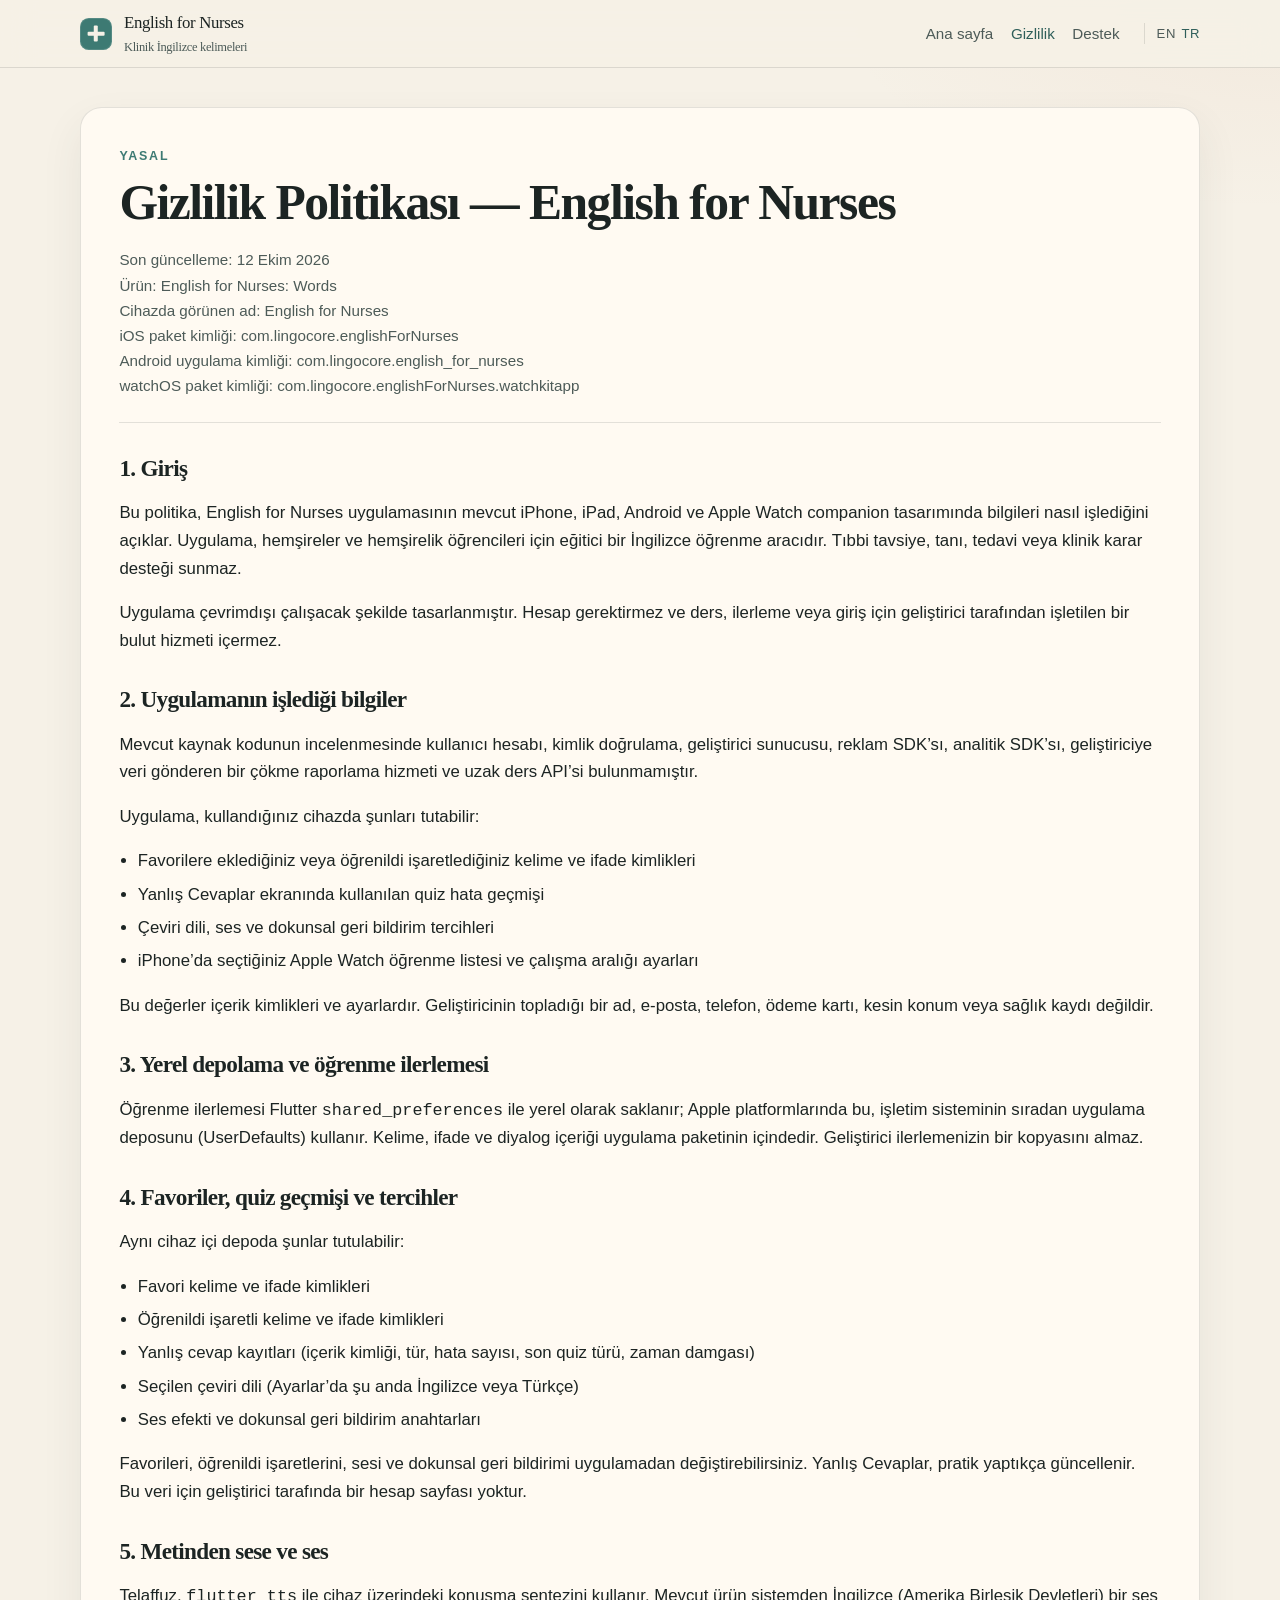
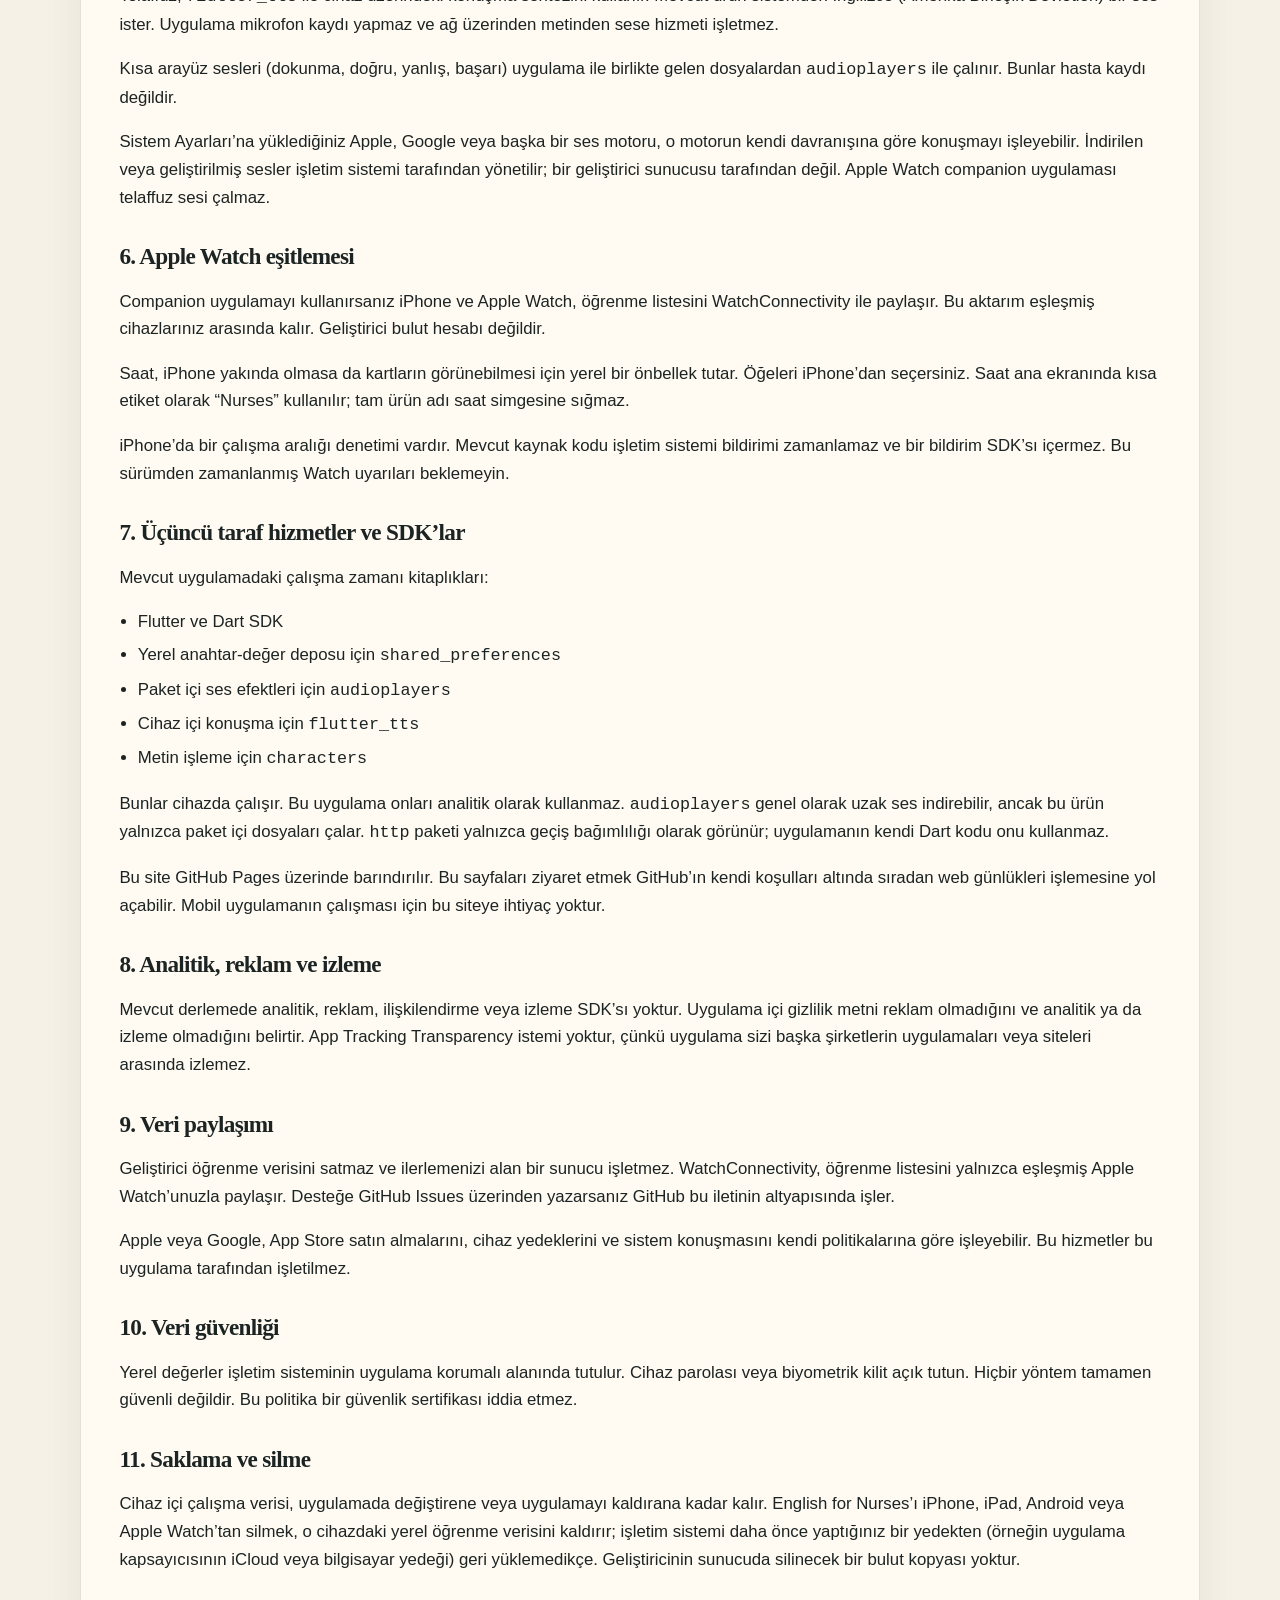
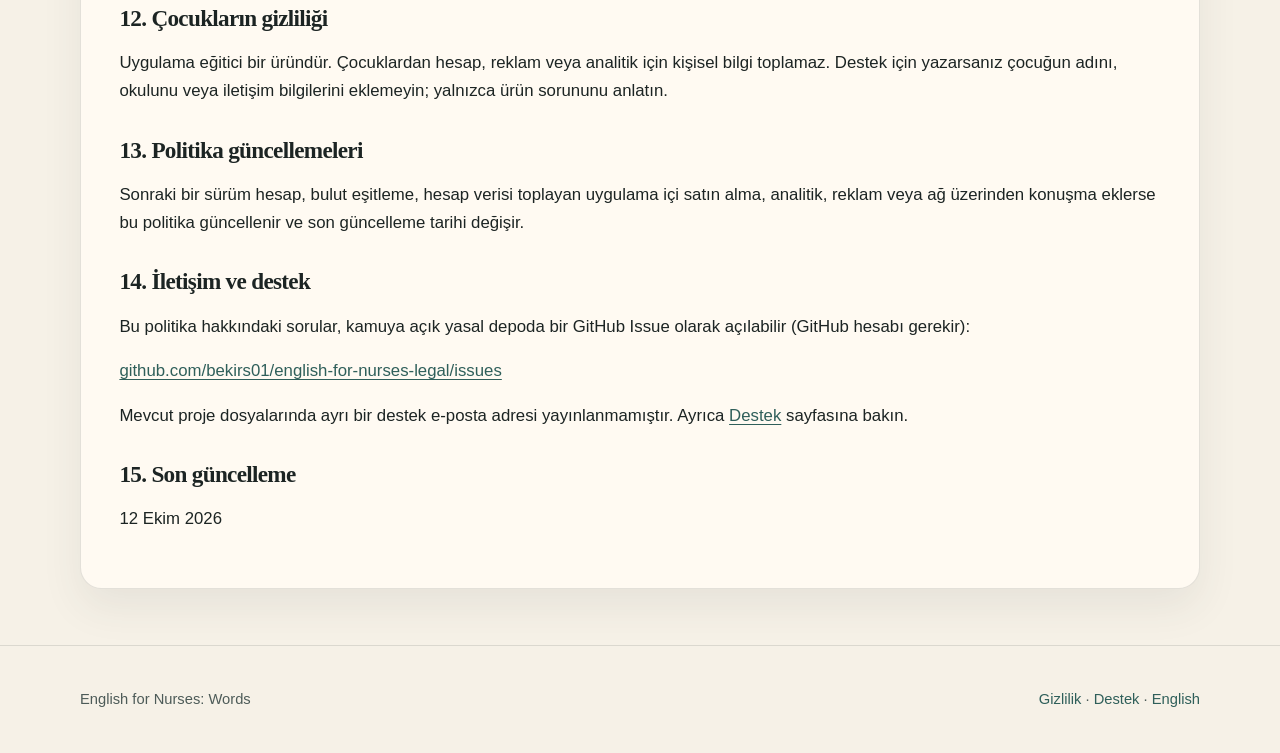
==== privacy-tr.html @ 9a9c849c "Publish Privacy Policy and Support pages for English for Nurses. Co-authored-by: Cursor <cursoragent" ====
<!DOCTYPE html>
<html lang="tr">
  <head>
    <meta charset="utf-8" />
    <meta name="viewport" content="width=device-width, initial-scale=1" />
    <title>Gizlilik Politikası — English for Nurses</title>
    <meta
      name="description"
      content="English for Nurses Gizlilik Politikası. Öğrenme ilerlemesi cihazda kalır. Hesap, analitik, reklam veya geliştirici sunucusu yoktur."
    />
    <link rel="stylesheet" href="style.css" />
  </head>
  <body>
    <a class="skip" href="#main">İçeriğe geç</a>
    <header class="top">
      <div class="top-inner">
        <a class="brand" href="index-tr.html">
          <span class="mark" aria-hidden="true"></span>
          <span class="brand-name">
            English for Nurses
            <small>Klinik İngilizce kelimeleri</small>
          </span>
        </a>
        <nav aria-label="Ana menü">
          <a href="index-tr.html">Ana sayfa</a>
          <a href="privacy-tr.html" aria-current="page">Gizlilik</a>
          <a href="support-tr.html">Destek</a>
          <span class="lang" aria-label="Dil">
            <a href="privacy.html">EN</a>
            <a href="privacy-tr.html" aria-current="page">TR</a>
          </span>
        </nav>
      </div>
    </header>
    <main id="main" class="page">
      <div class="wrap">
        <article class="panel">
          <p class="kicker">Yasal</p>
          <h1>Gizlilik Politikası — English for Nurses</h1>
          <p class="meta">
            Son güncelleme: 12 Ekim 2026<br />
            Ürün: English for Nurses: Words<br />
            Cihazda görünen ad: English for Nurses<br />
            iOS paket kimliği: com.lingocore.englishForNurses<br />
            Android uygulama kimliği: com.lingocore.english_for_nurses<br />
            watchOS paket kimliği: com.lingocore.englishForNurses.watchkitapp
          </p>
          <hr class="rule" />

          <h2>1. Giriş</h2>
          <p>
            Bu politika, English for Nurses uygulamasının mevcut iPhone, iPad,
            Android ve Apple Watch companion tasarımında bilgileri nasıl
            işlediğini açıklar. Uygulama, hemşireler ve hemşirelik
            öğrencileri için eğitici bir İngilizce öğrenme aracıdır. Tıbbi
            tavsiye, tanı, tedavi veya klinik karar desteği sunmaz.
          </p>
          <p>
            Uygulama çevrimdışı çalışacak şekilde tasarlanmıştır. Hesap
            gerektirmez ve ders, ilerleme veya giriş için geliştirici
            tarafından işletilen bir bulut hizmeti içermez.
          </p>

          <h2>2. Uygulamanın işlediği bilgiler</h2>
          <p>
            Mevcut kaynak kodunun incelenmesinde kullanıcı hesabı, kimlik
            doğrulama, geliştirici sunucusu, reklam SDK’sı, analitik SDK’sı,
            geliştiriciye veri gönderen bir çökme raporlama hizmeti ve uzak
            ders API’si bulunmamıştır.
          </p>
          <p>Uygulama, kullandığınız cihazda şunları tutabilir:</p>
          <ul>
            <li>Favorilere eklediğiniz veya öğrenildi işaretlediğiniz kelime ve ifade kimlikleri</li>
            <li>Yanlış Cevaplar ekranında kullanılan quiz hata geçmişi</li>
            <li>Çeviri dili, ses ve dokunsal geri bildirim tercihleri</li>
            <li>iPhone’da seçtiğiniz Apple Watch öğrenme listesi ve çalışma aralığı ayarları</li>
          </ul>
          <p>
            Bu değerler içerik kimlikleri ve ayarlardır. Geliştiricinin
            topladığı bir ad, e-posta, telefon, ödeme kartı, kesin konum veya
            sağlık kaydı değildir.
          </p>

          <h2>3. Yerel depolama ve öğrenme ilerlemesi</h2>
          <p>
            Öğrenme ilerlemesi Flutter <code>shared_preferences</code> ile
            yerel olarak saklanır; Apple platformlarında bu, işletim
            sisteminin sıradan uygulama deposunu (UserDefaults) kullanır.
            Kelime, ifade ve diyalog içeriği uygulama paketinin içindedir.
            Geliştirici ilerlemenizin bir kopyasını almaz.
          </p>

          <h2>4. Favoriler, quiz geçmişi ve tercihler</h2>
          <p>Aynı cihaz içi depoda şunlar tutulabilir:</p>
          <ul>
            <li>Favori kelime ve ifade kimlikleri</li>
            <li>Öğrenildi işaretli kelime ve ifade kimlikleri</li>
            <li>Yanlış cevap kayıtları (içerik kimliği, tür, hata sayısı, son quiz türü, zaman damgası)</li>
            <li>Seçilen çeviri dili (Ayarlar’da şu anda İngilizce veya Türkçe)</li>
            <li>Ses efekti ve dokunsal geri bildirim anahtarları</li>
          </ul>
          <p>
            Favorileri, öğrenildi işaretlerini, sesi ve dokunsal geri bildirimi
            uygulamadan değiştirebilirsiniz. Yanlış Cevaplar, pratik yaptıkça
            güncellenir. Bu veri için geliştirici tarafında bir hesap sayfası
            yoktur.
          </p>

          <h2>5. Metinden sese ve ses</h2>
          <p>
            Telaffuz, <code>flutter_tts</code> ile cihaz üzerindeki konuşma
            sentezini kullanır. Mevcut ürün sistemden İngilizce (Amerika
            Birleşik Devletleri) bir ses ister. Uygulama mikrofon kaydı
            yapmaz ve ağ üzerinden metinden sese hizmeti işletmez.
          </p>
          <p>
            Kısa arayüz sesleri (dokunma, doğru, yanlış, başarı) uygulama ile
            birlikte gelen dosyalardan <code>audioplayers</code> ile çalınır.
            Bunlar hasta kaydı değildir.
          </p>
          <p>
            Sistem Ayarları’na yüklediğiniz Apple, Google veya başka bir ses
            motoru, o motorun kendi davranışına göre konuşmayı işleyebilir.
            İndirilen veya geliştirilmiş sesler işletim sistemi tarafından
            yönetilir; bir geliştirici sunucusu tarafından değil. Apple Watch
            companion uygulaması telaffuz sesi çalmaz.
          </p>

          <h2>6. Apple Watch eşitlemesi</h2>
          <p>
            Companion uygulamayı kullanırsanız iPhone ve Apple Watch, öğrenme
            listesini WatchConnectivity ile paylaşır. Bu aktarım eşleşmiş
            cihazlarınız arasında kalır. Geliştirici bulut hesabı değildir.
          </p>
          <p>
            Saat, iPhone yakında olmasa da kartların görünebilmesi için yerel
            bir önbellek tutar. Öğeleri iPhone’dan seçersiniz. Saat ana
            ekranında kısa etiket olarak “Nurses” kullanılır; tam ürün adı
            saat simgesine sığmaz.
          </p>
          <p>
            iPhone’da bir çalışma aralığı denetimi vardır. Mevcut kaynak kodu
            işletim sistemi bildirimi zamanlamaz ve bir bildirim SDK’sı
            içermez. Bu sürümden zamanlanmış Watch uyarıları beklemeyin.
          </p>

          <h2>7. Üçüncü taraf hizmetler ve SDK’lar</h2>
          <p>Mevcut uygulamadaki çalışma zamanı kitaplıkları:</p>
          <ul>
            <li>Flutter ve Dart SDK</li>
            <li>Yerel anahtar-değer deposu için <code>shared_preferences</code></li>
            <li>Paket içi ses efektleri için <code>audioplayers</code></li>
            <li>Cihaz içi konuşma için <code>flutter_tts</code></li>
            <li>Metin işleme için <code>characters</code></li>
          </ul>
          <p>
            Bunlar cihazda çalışır. Bu uygulama onları analitik olarak
            kullanmaz. <code>audioplayers</code> genel olarak uzak ses
            indirebilir, ancak bu ürün yalnızca paket içi dosyaları çalar.
            <code>http</code> paketi yalnızca geçiş bağımlılığı olarak
            görünür; uygulamanın kendi Dart kodu onu kullanmaz.
          </p>
          <p>
            Bu site GitHub Pages üzerinde barındırılır. Bu sayfaları ziyaret
            etmek GitHub’ın kendi koşulları altında sıradan web günlükleri
            işlemesine yol açabilir. Mobil uygulamanın çalışması için bu siteye
            ihtiyaç yoktur.
          </p>

          <h2>8. Analitik, reklam ve izleme</h2>
          <p>
            Mevcut derlemede analitik, reklam, ilişkilendirme veya izleme
            SDK’sı yoktur. Uygulama içi gizlilik metni reklam olmadığını ve
            analitik ya da izleme olmadığını belirtir. App Tracking
            Transparency istemi yoktur, çünkü uygulama sizi başka şirketlerin
            uygulamaları veya siteleri arasında izlemez.
          </p>

          <h2>9. Veri paylaşımı</h2>
          <p>
            Geliştirici öğrenme verisini satmaz ve ilerlemenizi alan bir
            sunucu işletmez. WatchConnectivity, öğrenme listesini yalnızca
            eşleşmiş Apple Watch’unuzla paylaşır. Desteğe GitHub Issues
            üzerinden yazarsanız GitHub bu iletinin altyapısında işler.
          </p>
          <p>
            Apple veya Google, App Store satın almalarını, cihaz yedeklerini
            ve sistem konuşmasını kendi politikalarına göre işleyebilir. Bu
            hizmetler bu uygulama tarafından işletilmez.
          </p>

          <h2>10. Veri güvenliği</h2>
          <p>
            Yerel değerler işletim sisteminin uygulama korumalı alanında
            tutulur. Cihaz parolası veya biyometrik kilit açık tutun. Hiçbir
            yöntem tamamen güvenli değildir. Bu politika bir güvenlik
            sertifikası iddia etmez.
          </p>

          <h2>11. Saklama ve silme</h2>
          <p>
            Cihaz içi çalışma verisi, uygulamada değiştirene veya uygulamayı
            kaldırana kadar kalır. English for Nurses’ı iPhone, iPad, Android
            veya Apple Watch’tan silmek, o cihazdaki yerel öğrenme verisini
            kaldırır; işletim sistemi daha önce yaptığınız bir yedekten (örneğin
            uygulama kapsayıcısının iCloud veya bilgisayar yedeği) geri
            yüklemedikçe. Geliştiricinin sunucuda silinecek bir bulut kopyası
            yoktur.
          </p>

          <h2>12. Çocukların gizliliği</h2>
          <p>
            Uygulama eğitici bir üründür. Çocuklardan hesap, reklam veya
            analitik için kişisel bilgi toplamaz. Destek için yazarsanız
            çocuğun adını, okulunu veya iletişim bilgilerini eklemeyin;
            yalnızca ürün sorununu anlatın.
          </p>

          <h2>13. Politika güncellemeleri</h2>
          <p>
            Sonraki bir sürüm hesap, bulut eşitleme, hesap verisi toplayan
            uygulama içi satın alma, analitik, reklam veya ağ üzerinden konuşma
            eklerse bu politika güncellenir ve son güncelleme tarihi değişir.
          </p>

          <h2>14. İletişim ve destek</h2>
          <p>
            Bu politika hakkındaki sorular, kamuya açık yasal depoda bir
            GitHub Issue olarak açılabilir (GitHub hesabı gerekir):
          </p>
          <p>
            <a href="https://github.com/bekirs01/english-for-nurses-legal/issues"
              >github.com/bekirs01/english-for-nurses-legal/issues</a
            >
          </p>
          <p>
            Mevcut proje dosyalarında ayrı bir destek e-posta adresi yayınlanmamıştır.
            Ayrıca <a href="support-tr.html">Destek</a> sayfasına bakın.
          </p>

          <h2>15. Son güncelleme</h2>
          <p>12 Ekim 2026</p>
        </article>
      </div>
    </main>
    <footer>
      <div class="foot-inner">
        <span>English for Nurses: Words</span>
        <span>
          <a href="privacy-tr.html">Gizlilik</a>
          ·
          <a href="support-tr.html">Destek</a>
          ·
          <a href="privacy.html">English</a>
        </span>
      </div>
    </footer>
  </body>
</html>
---- style.css ----
:root {
  --ivory: #f6f1e7;
  --ivory-deep: #ebe4d6;
  --paper: #fffaf2;
  --ink: #1c2423;
  --ink-soft: #4d5b58;
  --teal: #3d7a73;
  --teal-deep: #2f5f5a;
  --teal-soft: #d9e8e5;
  --copper: #c4896a;
  --sage: #8a9a7b;
  --line: rgba(28, 36, 35, 0.12);
  --shadow: 0 18px 42px rgba(45, 70, 66, 0.08);
  --max: 46rem;
  --display: "Iowan Old Style", "Palatino Linotype", Palatino, Georgia, serif;
  --sans: -apple-system, BlinkMacSystemFont, "Segoe UI", Helvetica, Arial, sans-serif;
}

*,
*::before,
*::after {
  box-sizing: border-box;
}

html {
  scroll-behavior: smooth;
}

body {
  margin: 0;
  color: var(--ink);
  background:
    radial-gradient(1200px 480px at 8% -10%, rgba(61, 122, 115, 0.09), transparent 55%),
    radial-gradient(900px 420px at 100% 0%, rgba(196, 137, 106, 0.08), transparent 50%),
    var(--ivory);
  font-family: var(--sans);
  font-size: 1.05rem;
  line-height: 1.65;
}

a {
  color: var(--teal-deep);
  text-decoration-thickness: 1px;
  text-underline-offset: 0.18em;
}

a:hover {
  color: var(--copper);
}

.skip {
  position: absolute;
  left: 1rem;
  top: -3rem;
  background: var(--ink);
  color: var(--ivory);
  padding: 0.5rem 0.8rem;
  border-radius: 0.4rem;
}

.skip:focus {
  top: 0.6rem;
  z-index: 20;
}

.top {
  position: sticky;
  top: 0;
  z-index: 10;
  backdrop-filter: blur(16px);
  background: rgba(246, 241, 231, 0.92);
  border-bottom: 1px solid var(--line);
}

.top-inner,
.wrap,
.foot-inner {
  width: min(1120px, calc(100% - 2rem));
  margin: 0 auto;
}

.top-inner,
.foot-inner {
  display: flex;
  align-items: center;
  justify-content: space-between;
  gap: 1rem;
  min-height: 4.2rem;
}

.brand {
  display: flex;
  align-items: center;
  gap: 0.75rem;
  color: inherit;
  text-decoration: none;
  min-width: 0;
}

.brand small {
  display: block;
  color: var(--ink-soft);
  font-weight: 500;
  font-size: 0.78rem;
}

.brand-name {
  font-family: var(--display);
  font-size: 1.05rem;
  letter-spacing: -0.02em;
}

.mark {
  position: relative;
  flex: 0 0 2rem;
  width: 2rem;
  height: 2rem;
  border-radius: 0.55rem;
  background: var(--teal);
  box-shadow: inset 0 0 0 1px rgba(255, 255, 255, 0.12);
}

.mark::before,
.mark::after {
  content: "";
  position: absolute;
  background: var(--ivory);
  border-radius: 1px;
}

.mark::before {
  width: 0.28rem;
  height: 1.05rem;
  left: 50%;
  top: 50%;
  transform: translate(-50%, -50%);
}

.mark::after {
  width: 1.05rem;
  height: 0.28rem;
  left: 50%;
  top: 50%;
  transform: translate(-50%, -50%);
}

nav {
  display: flex;
  flex-wrap: wrap;
  align-items: center;
  justify-content: flex-end;
  gap: 0.85rem 1.1rem;
}

nav a {
  text-decoration: none;
  color: var(--ink-soft);
  font-size: 0.95rem;
}

nav a[aria-current="page"],
nav a:hover {
  color: var(--teal-deep);
}

.lang {
  display: flex;
  gap: 0.35rem;
  margin-left: 0.4rem;
  padding-left: 0.75rem;
  border-left: 1px solid var(--line);
}

.lang a {
  font-size: 0.82rem;
  letter-spacing: 0.04em;
  text-transform: uppercase;
}

.hero,
.page {
  padding: 2.4rem 0 3.5rem;
}

.panel {
  background: var(--paper);
  border: 1px solid var(--line);
  border-radius: 1.35rem;
  box-shadow: var(--shadow);
  padding: clamp(1.4rem, 3vw, 2.4rem);
}

.kicker {
  margin: 0 0 0.45rem;
  color: var(--teal);
  font-size: 0.78rem;
  font-weight: 700;
  letter-spacing: 0.14em;
  text-transform: uppercase;
}

h1,
h2,
h3 {
  font-family: var(--display);
  letter-spacing: -0.03em;
  line-height: 1.18;
}

h1 {
  margin: 0 0 0.8rem;
  font-size: clamp(2rem, 5vw, 3.1rem);
  font-weight: 600;
}

h2 {
  margin: 2rem 0 0.7rem;
  font-size: 1.45rem;
}

h3 {
  margin: 1.4rem 0 0.45rem;
  font-size: 1.12rem;
}

.lede,
.meta {
  color: var(--ink-soft);
}

.lede {
  max-width: 38rem;
  font-size: 1.12rem;
}

.meta {
  font-size: 0.95rem;
}

.rule {
  border: 0;
  border-top: 1px solid var(--line);
  margin: 1.5rem 0;
}

.cards {
  display: grid;
  grid-template-columns: repeat(auto-fit, minmax(240px, 1fr));
  gap: 1rem;
  margin: 1.6rem 0 0;
}

.card {
  background: var(--paper);
  border: 1px solid var(--line);
  border-radius: 1.1rem;
  padding: 1.2rem 1.25rem 1.3rem;
  box-shadow: var(--shadow);
}

.card h2 {
  margin-top: 0.2rem;
  font-size: 1.3rem;
}

.actions {
  display: flex;
  flex-wrap: wrap;
  gap: 0.7rem;
  margin-top: 1.5rem;
}

.button {
  display: inline-flex;
  align-items: center;
  justify-content: center;
  min-height: 2.7rem;
  padding: 0.55rem 1.05rem;
  border-radius: 999px;
  background: var(--teal);
  color: #f8fffd;
  text-decoration: none;
  font-weight: 600;
}

.button.secondary {
  background: transparent;
  color: var(--teal-deep);
  box-shadow: inset 0 0 0 1px var(--teal);
}

.button:hover {
  background: var(--teal-deep);
  color: #f8fffd;
}

ul,
ol {
  padding-left: 1.15rem;
}

li + li {
  margin-top: 0.35rem;
}

.note {
  background: var(--teal-soft);
  border-radius: 0.9rem;
  padding: 0.95rem 1.05rem;
}

footer {
  border-top: 1px solid var(--line);
  padding: 1.2rem 0 1.8rem;
  color: var(--ink-soft);
  font-size: 0.92rem;
}

footer a {
  text-decoration: none;
}

@media (max-width: 720px) {
  .top-inner,
  .foot-inner {
    align-items: flex-start;
    flex-direction: column;
    padding: 0.85rem 0;
    min-height: 0;
  }

  nav,
  .lang {
    margin-left: 0;
    padding-left: 0;
    border-left: 0;
  }

  body {
    font-size: 1.02rem;
  }
}

@media (prefers-reduced-motion: reduce) {
  html {
    scroll-behavior: auto;
  }
}
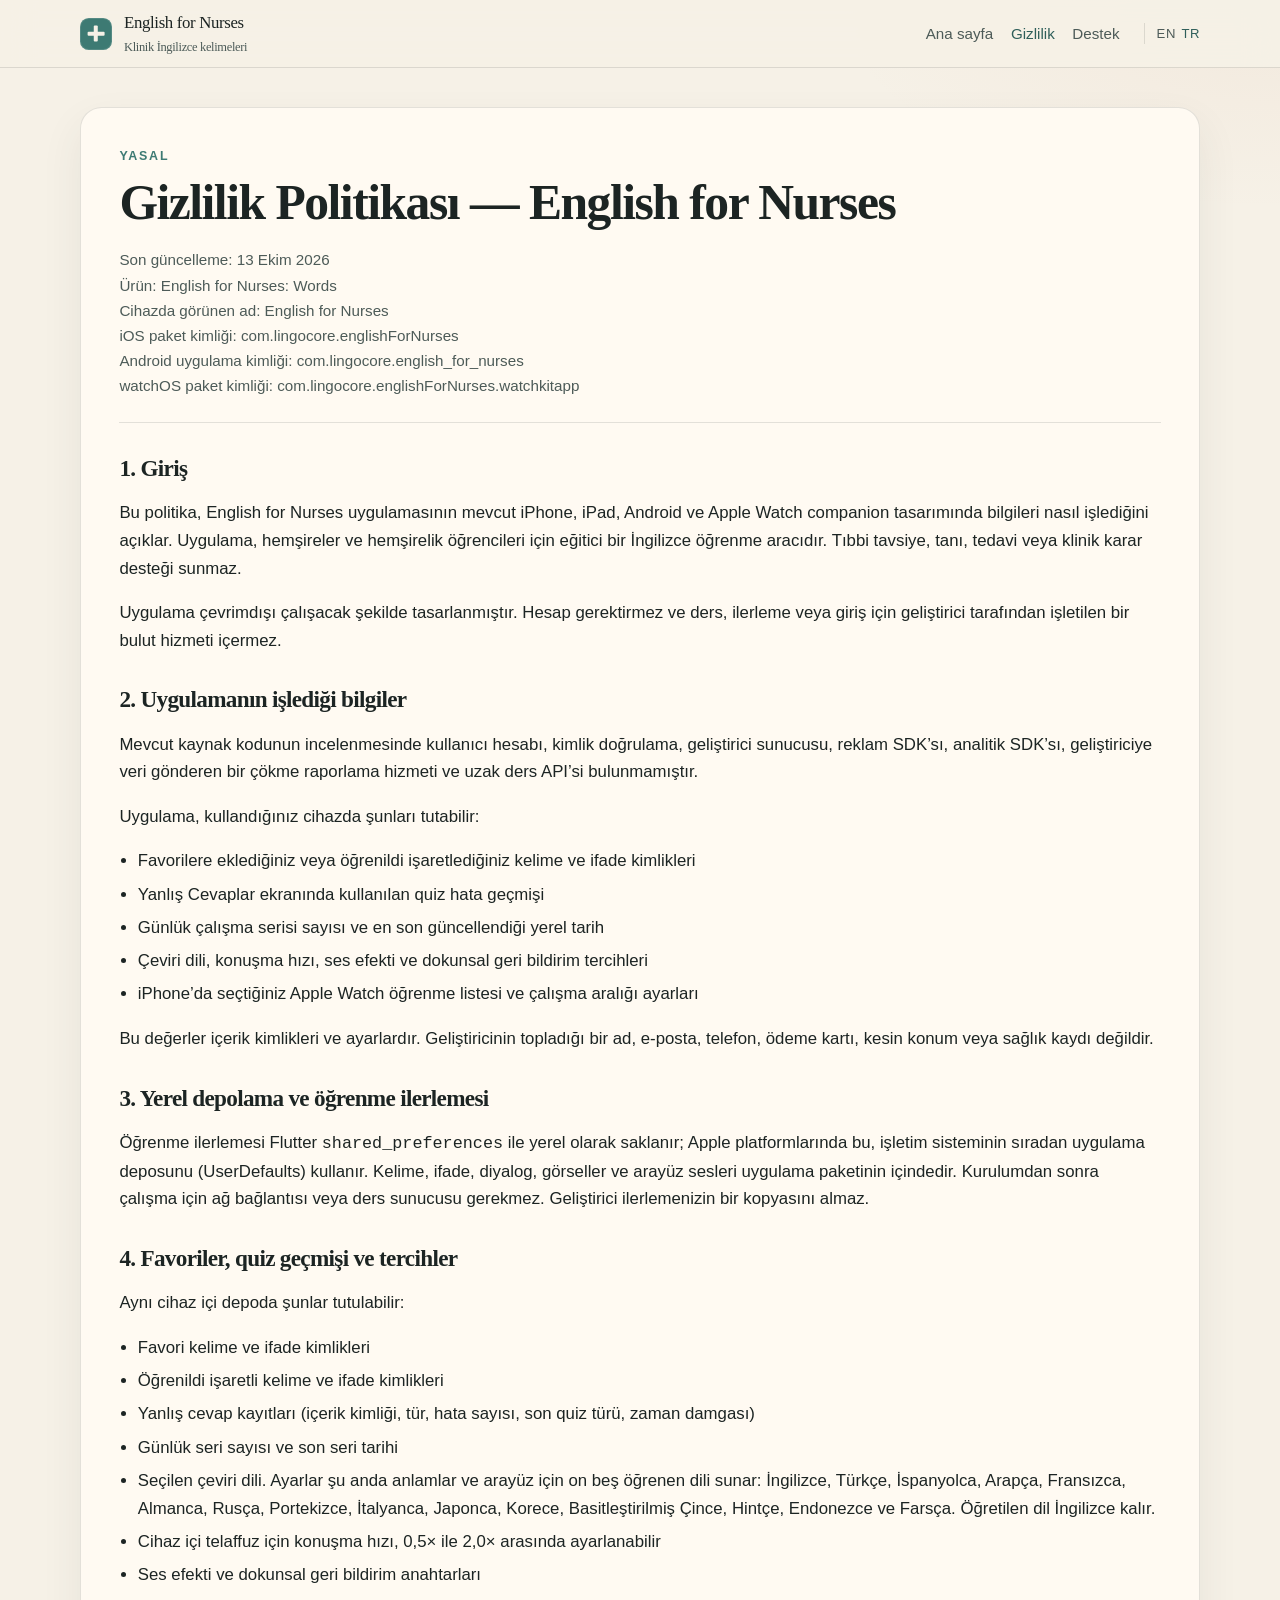
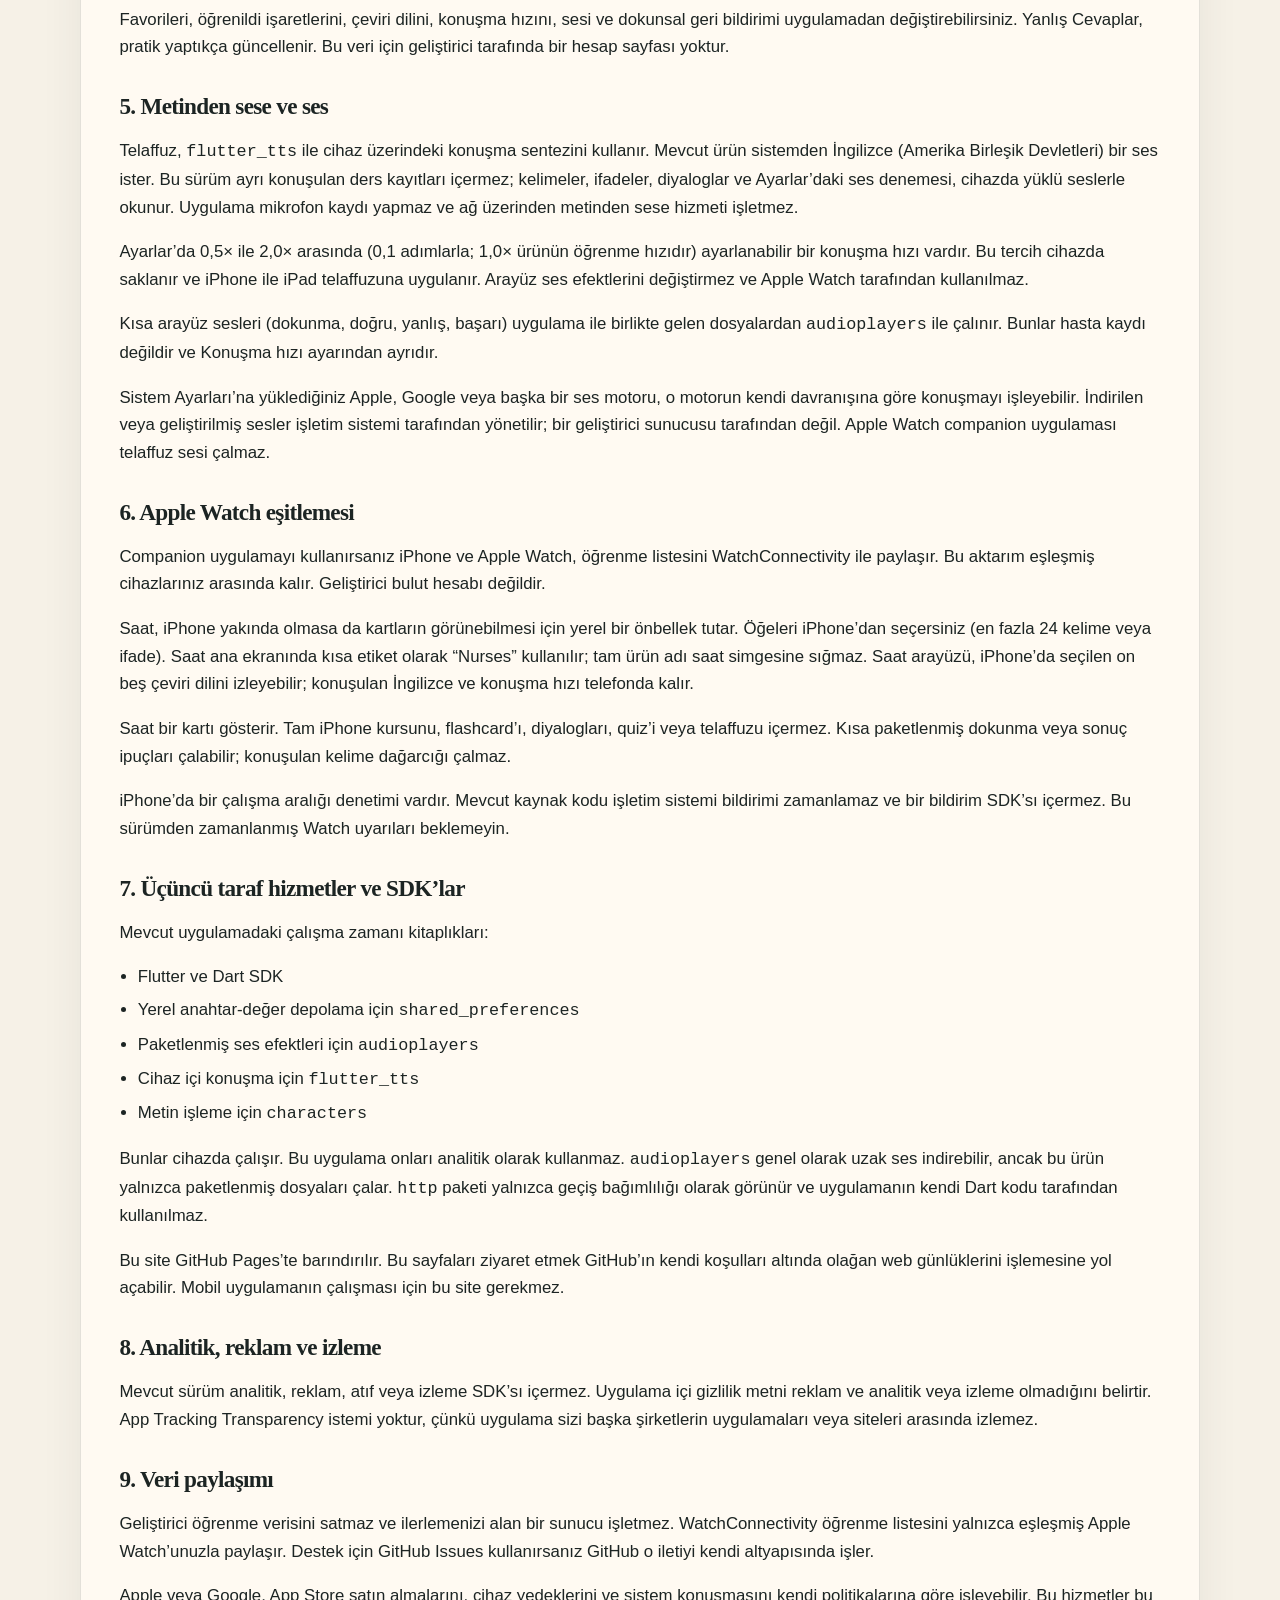
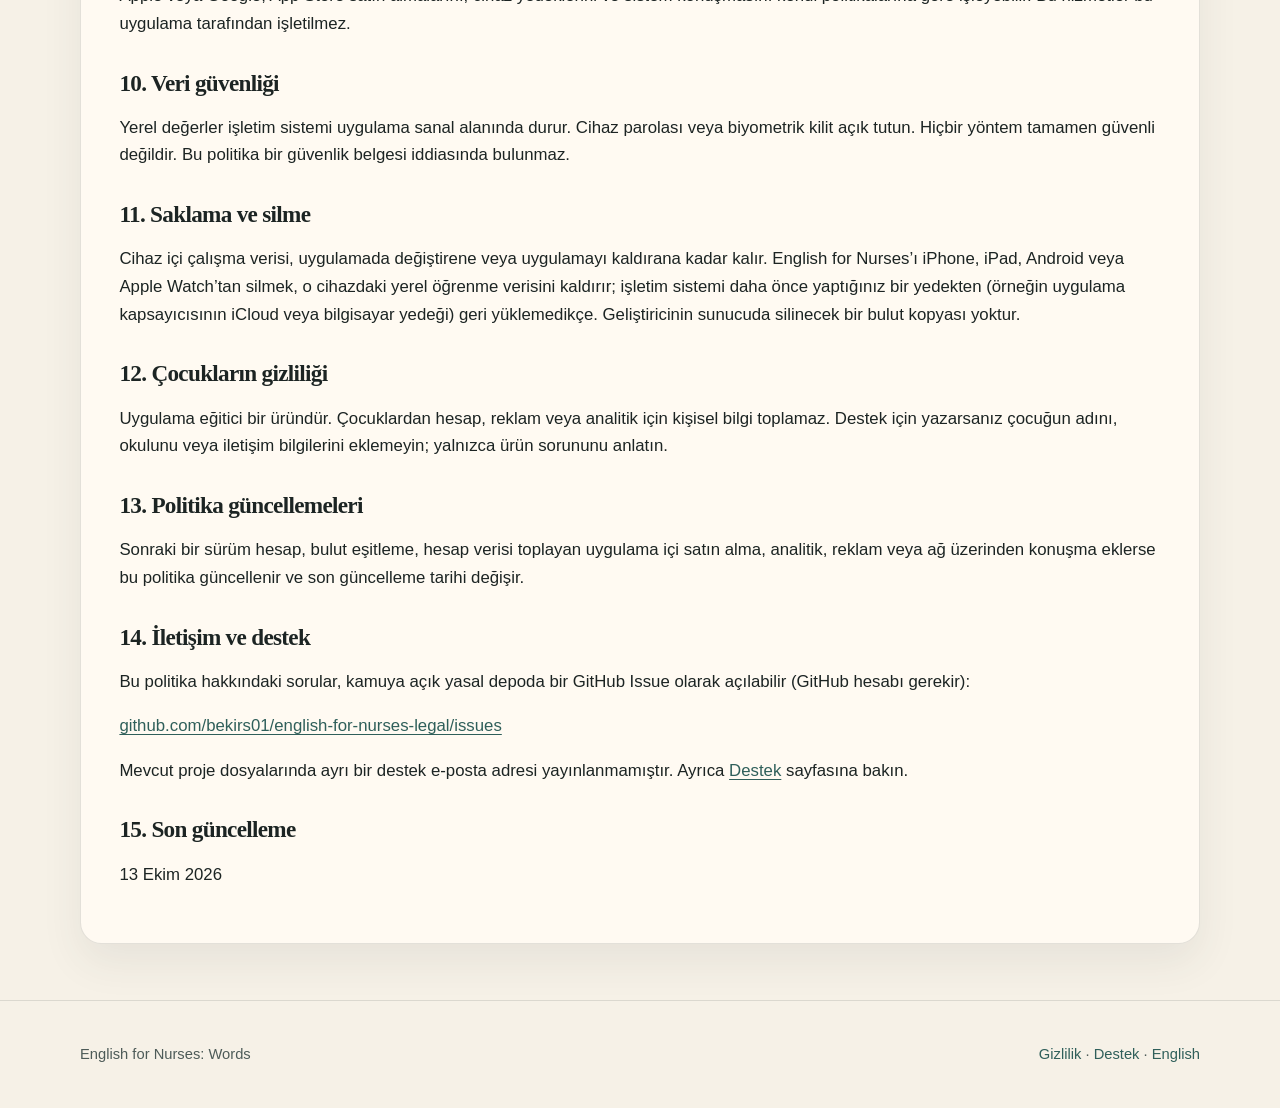
==== commit 4b1b0928: "Update Privacy Policy and Support pages for 15 languages and speech speed. Co-authored-by: Cursor <c" ====
--- a/privacy-tr.html
+++ b/privacy-tr.html
@@ -38,7 +38,7 @@
           <p class="kicker">Yasal</p>
           <h1>Gizlilik Politikası — English for Nurses</h1>
           <p class="meta">
-            Son güncelleme: 12 Ekim 2026<br />
+            Son güncelleme: 13 Ekim 2026<br />
             Ürün: English for Nurses: Words<br />
             Cihazda görünen ad: English for Nurses<br />
             iOS paket kimliği: com.lingocore.englishForNurses<br />
@@ -72,7 +72,11 @@
           <ul>
             <li>Favorilere eklediğiniz veya öğrenildi işaretlediğiniz kelime ve ifade kimlikleri</li>
             <li>Yanlış Cevaplar ekranında kullanılan quiz hata geçmişi</li>
-            <li>Çeviri dili, ses ve dokunsal geri bildirim tercihleri</li>
+            <li>Günlük çalışma serisi sayısı ve en son güncellendiği yerel tarih</li>
+            <li>
+              Çeviri dili, konuşma hızı, ses efekti ve dokunsal geri bildirim
+              tercihleri
+            </li>
             <li>iPhone’da seçtiğiniz Apple Watch öğrenme listesi ve çalışma aralığı ayarları</li>
           </ul>
           <p>
@@ -86,8 +90,10 @@
             Öğrenme ilerlemesi Flutter <code>shared_preferences</code> ile
             yerel olarak saklanır; Apple platformlarında bu, işletim
             sisteminin sıradan uygulama deposunu (UserDefaults) kullanır.
-            Kelime, ifade ve diyalog içeriği uygulama paketinin içindedir.
-            Geliştirici ilerlemenizin bir kopyasını almaz.
+            Kelime, ifade, diyalog, görseller ve arayüz sesleri uygulama
+            paketinin içindedir. Kurulumdan sonra çalışma için ağ bağlantısı
+            veya ders sunucusu gerekmez. Geliştirici ilerlemenizin bir kopyasını
+            almaz.
           </p>
 
           <h2>4. Favoriler, quiz geçmişi ve tercihler</h2>
@@ -96,27 +102,46 @@
             <li>Favori kelime ve ifade kimlikleri</li>
             <li>Öğrenildi işaretli kelime ve ifade kimlikleri</li>
             <li>Yanlış cevap kayıtları (içerik kimliği, tür, hata sayısı, son quiz türü, zaman damgası)</li>
-            <li>Seçilen çeviri dili (Ayarlar’da şu anda İngilizce veya Türkçe)</li>
+            <li>Günlük seri sayısı ve son seri tarihi</li>
+            <li>
+              Seçilen çeviri dili. Ayarlar şu anda anlamlar ve arayüz için on
+              beş öğrenen dili sunar: İngilizce, Türkçe, İspanyolca, Arapça,
+              Fransızca, Almanca, Rusça, Portekizce, İtalyanca, Japonca,
+              Korece, Basitleştirilmiş Çince, Hintçe, Endonezce ve Farsça.
+              Öğretilen dil İngilizce kalır.
+            </li>
+            <li>
+              Cihaz içi telaffuz için konuşma hızı, 0,5× ile 2,0× arasında
+              ayarlanabilir
+            </li>
             <li>Ses efekti ve dokunsal geri bildirim anahtarları</li>
           </ul>
           <p>
-            Favorileri, öğrenildi işaretlerini, sesi ve dokunsal geri bildirimi
-            uygulamadan değiştirebilirsiniz. Yanlış Cevaplar, pratik yaptıkça
-            güncellenir. Bu veri için geliştirici tarafında bir hesap sayfası
-            yoktur.
+            Favorileri, öğrenildi işaretlerini, çeviri dilini, konuşma hızını,
+            sesi ve dokunsal geri bildirimi uygulamadan değiştirebilirsiniz.
+            Yanlış Cevaplar, pratik yaptıkça güncellenir. Bu veri için
+            geliştirici tarafında bir hesap sayfası yoktur.
           </p>
 
           <h2>5. Metinden sese ve ses</h2>
           <p>
             Telaffuz, <code>flutter_tts</code> ile cihaz üzerindeki konuşma
             sentezini kullanır. Mevcut ürün sistemden İngilizce (Amerika
-            Birleşik Devletleri) bir ses ister. Uygulama mikrofon kaydı
-            yapmaz ve ağ üzerinden metinden sese hizmeti işletmez.
+            Birleşik Devletleri) bir ses ister. Bu sürüm ayrı konuşulan ders
+            kayıtları içermez; kelimeler, ifadeler, diyaloglar ve Ayarlar’daki
+            ses denemesi, cihazda yüklü seslerle okunur. Uygulama mikrofon
+            kaydı yapmaz ve ağ üzerinden metinden sese hizmeti işletmez.
+          </p>
+          <p>
+            Ayarlar’da 0,5× ile 2,0× arasında (0,1 adımlarla; 1,0× ürünün
+            öğrenme hızıdır) ayarlanabilir bir konuşma hızı vardır. Bu tercih
+            cihazda saklanır ve iPhone ile iPad telaffuzuna uygulanır. Arayüz
+            ses efektlerini değiştirmez ve Apple Watch tarafından kullanılmaz.
           </p>
           <p>
             Kısa arayüz sesleri (dokunma, doğru, yanlış, başarı) uygulama ile
             birlikte gelen dosyalardan <code>audioplayers</code> ile çalınır.
-            Bunlar hasta kaydı değildir.
+            Bunlar hasta kaydı değildir ve Konuşma hızı ayarından ayrıdır.
           </p>
           <p>
             Sistem Ayarları’na yüklediğiniz Apple, Google veya başka bir ses
@@ -134,9 +159,17 @@
           </p>
           <p>
             Saat, iPhone yakında olmasa da kartların görünebilmesi için yerel
-            bir önbellek tutar. Öğeleri iPhone’dan seçersiniz. Saat ana
-            ekranında kısa etiket olarak “Nurses” kullanılır; tam ürün adı
-            saat simgesine sığmaz.
+            bir önbellek tutar. Öğeleri iPhone’dan seçersiniz (en fazla 24
+            kelime veya ifade). Saat ana ekranında kısa etiket olarak
+            “Nurses” kullanılır; tam ürün adı saat simgesine sığmaz. Saat
+            arayüzü, iPhone’da seçilen on beş çeviri dilini izleyebilir;
+            konuşulan İngilizce ve konuşma hızı telefonda kalır.
+          </p>
+          <p>
+            Saat bir kartı gösterir. Tam iPhone kursunu, flashcard’ı,
+            diyalogları, quiz’i veya telaffuzu içermez. Kısa paketlenmiş
+            dokunma veya sonuç ipuçları çalabilir; konuşulan kelime dağarcığı
+            çalmaz.
           </p>
           <p>
             iPhone’da bir çalışma aralığı denetimi vardır. Mevcut kaynak kodu
@@ -148,40 +181,39 @@
           <p>Mevcut uygulamadaki çalışma zamanı kitaplıkları:</p>
           <ul>
             <li>Flutter ve Dart SDK</li>
-            <li>Yerel anahtar-değer deposu için <code>shared_preferences</code></li>
-            <li>Paket içi ses efektleri için <code>audioplayers</code></li>
+            <li>Yerel anahtar-değer depolama için <code>shared_preferences</code></li>
+            <li>Paketlenmiş ses efektleri için <code>audioplayers</code></li>
             <li>Cihaz içi konuşma için <code>flutter_tts</code></li>
             <li>Metin işleme için <code>characters</code></li>
           </ul>
           <p>
             Bunlar cihazda çalışır. Bu uygulama onları analitik olarak
             kullanmaz. <code>audioplayers</code> genel olarak uzak ses
-            indirebilir, ancak bu ürün yalnızca paket içi dosyaları çalar.
-            <code>http</code> paketi yalnızca geçiş bağımlılığı olarak
-            görünür; uygulamanın kendi Dart kodu onu kullanmaz.
-          </p>
-          <p>
-            Bu site GitHub Pages üzerinde barındırılır. Bu sayfaları ziyaret
-            etmek GitHub’ın kendi koşulları altında sıradan web günlükleri
-            işlemesine yol açabilir. Mobil uygulamanın çalışması için bu siteye
-            ihtiyaç yoktur.
+            indirebilir, ancak bu ürün yalnızca paketlenmiş dosyaları çalar.
+            <code>http</code> paketi yalnızca geçiş bağımlılığı olarak görünür
+            ve uygulamanın kendi Dart kodu tarafından kullanılmaz.
+          </p>
+          <p>
+            Bu site GitHub Pages’te barındırılır. Bu sayfaları ziyaret etmek
+            GitHub’ın kendi koşulları altında olağan web günlüklerini işlemesine
+            yol açabilir. Mobil uygulamanın çalışması için bu site gerekmez.
           </p>
 
           <h2>8. Analitik, reklam ve izleme</h2>
           <p>
-            Mevcut derlemede analitik, reklam, ilişkilendirme veya izleme
-            SDK’sı yoktur. Uygulama içi gizlilik metni reklam olmadığını ve
-            analitik ya da izleme olmadığını belirtir. App Tracking
-            Transparency istemi yoktur, çünkü uygulama sizi başka şirketlerin
-            uygulamaları veya siteleri arasında izlemez.
+            Mevcut sürüm analitik, reklam, atıf veya izleme SDK’sı içermez.
+            Uygulama içi gizlilik metni reklam ve analitik veya izleme
+            olmadığını belirtir. App Tracking Transparency istemi yoktur,
+            çünkü uygulama sizi başka şirketlerin uygulamaları veya siteleri
+            arasında izlemez.
           </p>
 
           <h2>9. Veri paylaşımı</h2>
           <p>
             Geliştirici öğrenme verisini satmaz ve ilerlemenizi alan bir
-            sunucu işletmez. WatchConnectivity, öğrenme listesini yalnızca
-            eşleşmiş Apple Watch’unuzla paylaşır. Desteğe GitHub Issues
-            üzerinden yazarsanız GitHub bu iletinin altyapısında işler.
+            sunucu işletmez. WatchConnectivity öğrenme listesini yalnızca
+            eşleşmiş Apple Watch’unuzla paylaşır. Destek için GitHub Issues
+            kullanırsanız GitHub o iletiyi kendi altyapısında işler.
           </p>
           <p>
             Apple veya Google, App Store satın almalarını, cihaz yedeklerini
@@ -191,10 +223,10 @@
 
           <h2>10. Veri güvenliği</h2>
           <p>
-            Yerel değerler işletim sisteminin uygulama korumalı alanında
-            tutulur. Cihaz parolası veya biyometrik kilit açık tutun. Hiçbir
-            yöntem tamamen güvenli değildir. Bu politika bir güvenlik
-            sertifikası iddia etmez.
+            Yerel değerler işletim sistemi uygulama sanal alanında durur. Cihaz
+            parolası veya biyometrik kilit açık tutun. Hiçbir yöntem tamamen
+            güvenli değildir. Bu politika bir güvenlik belgesi iddiasında
+            bulunmaz.
           </p>
 
           <h2>11. Saklama ve silme</h2>
@@ -239,7 +271,7 @@
           </p>
 
           <h2>15. Son güncelleme</h2>
-          <p>12 Ekim 2026</p>
+          <p>13 Ekim 2026</p>
         </article>
       </div>
     </main>
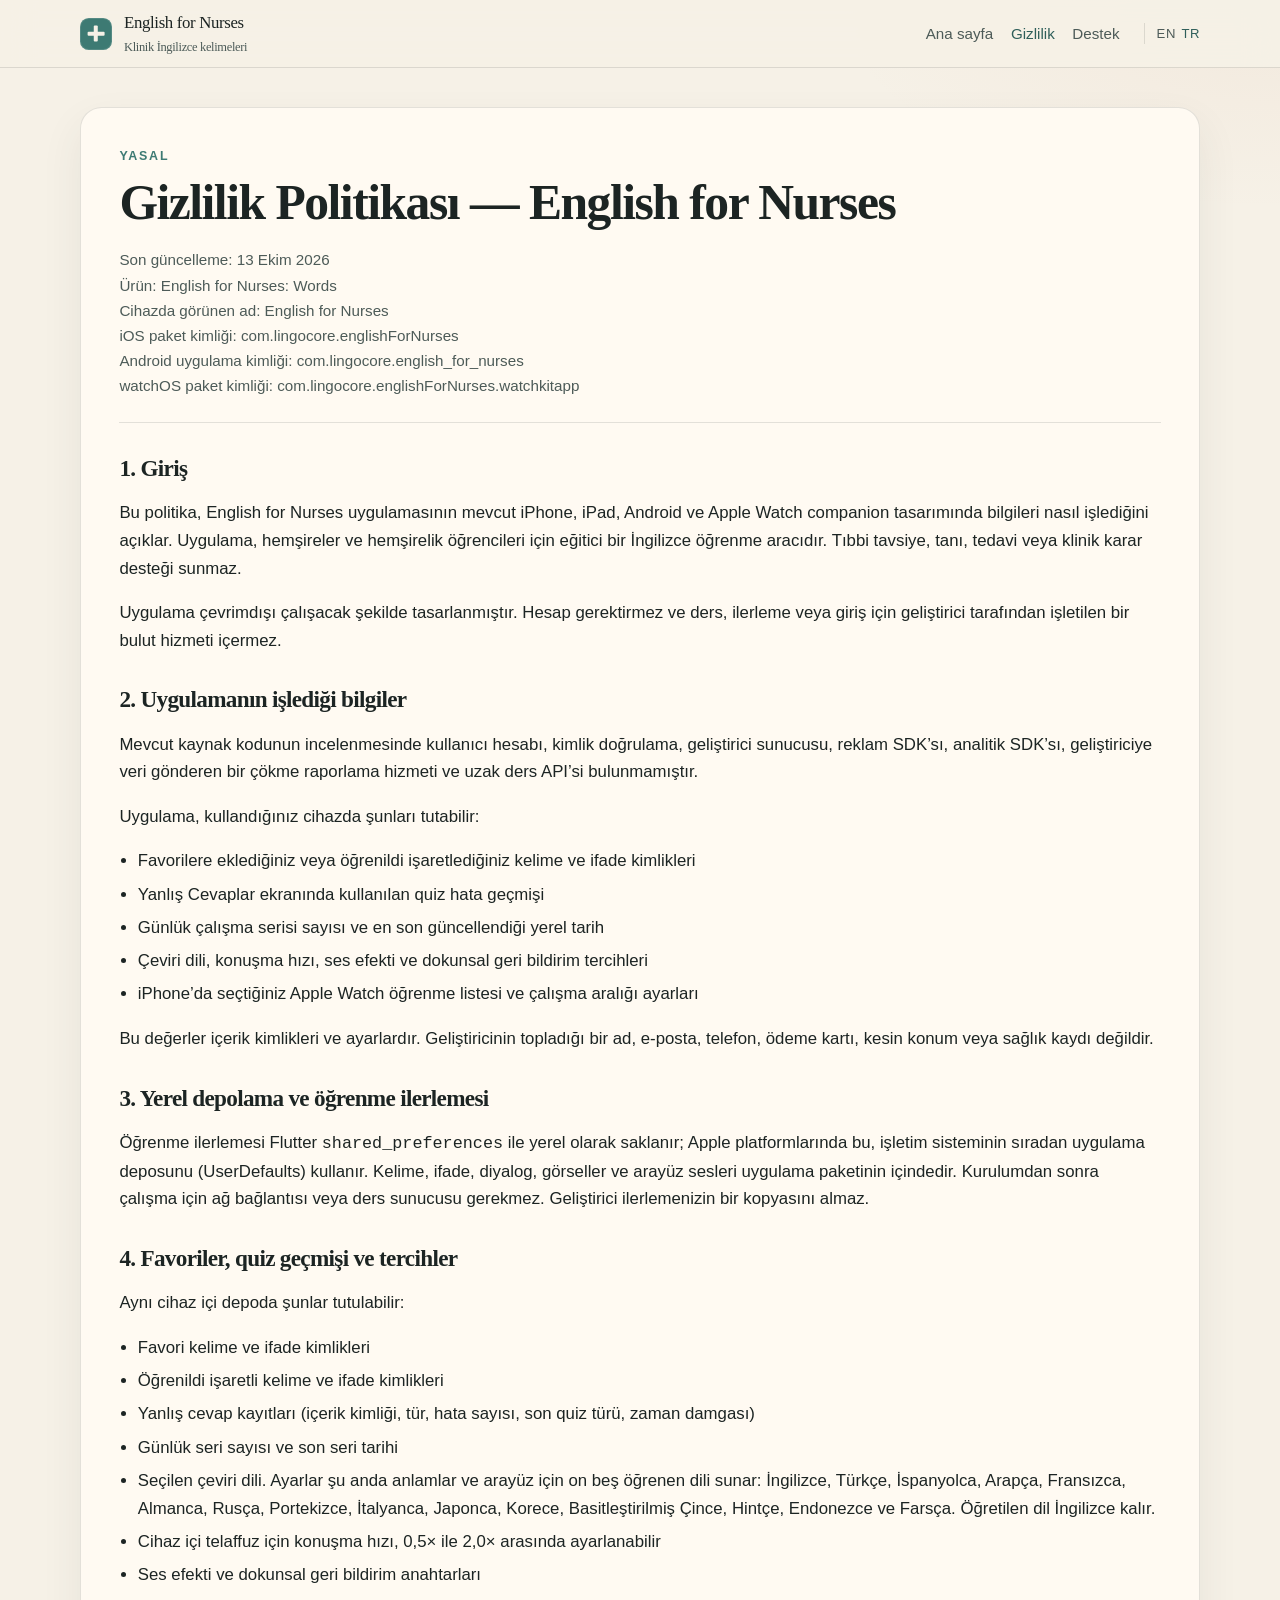
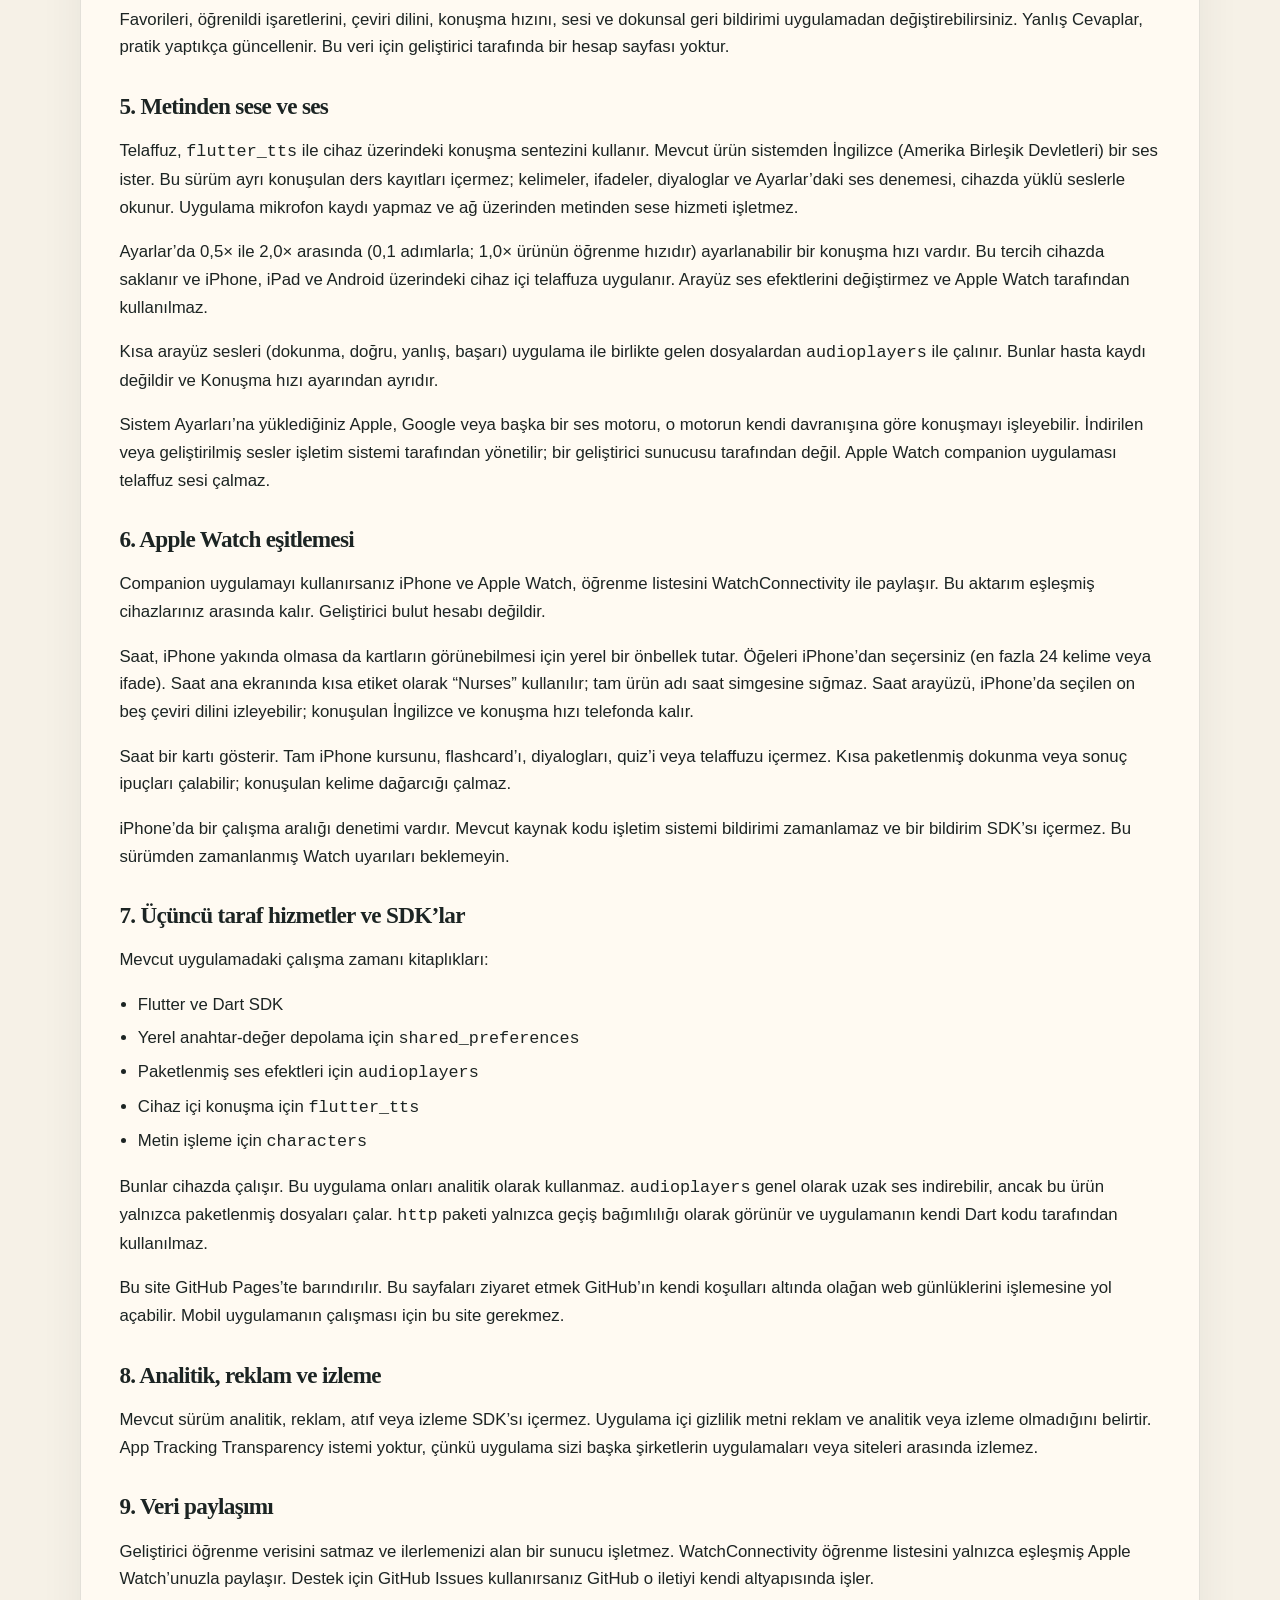
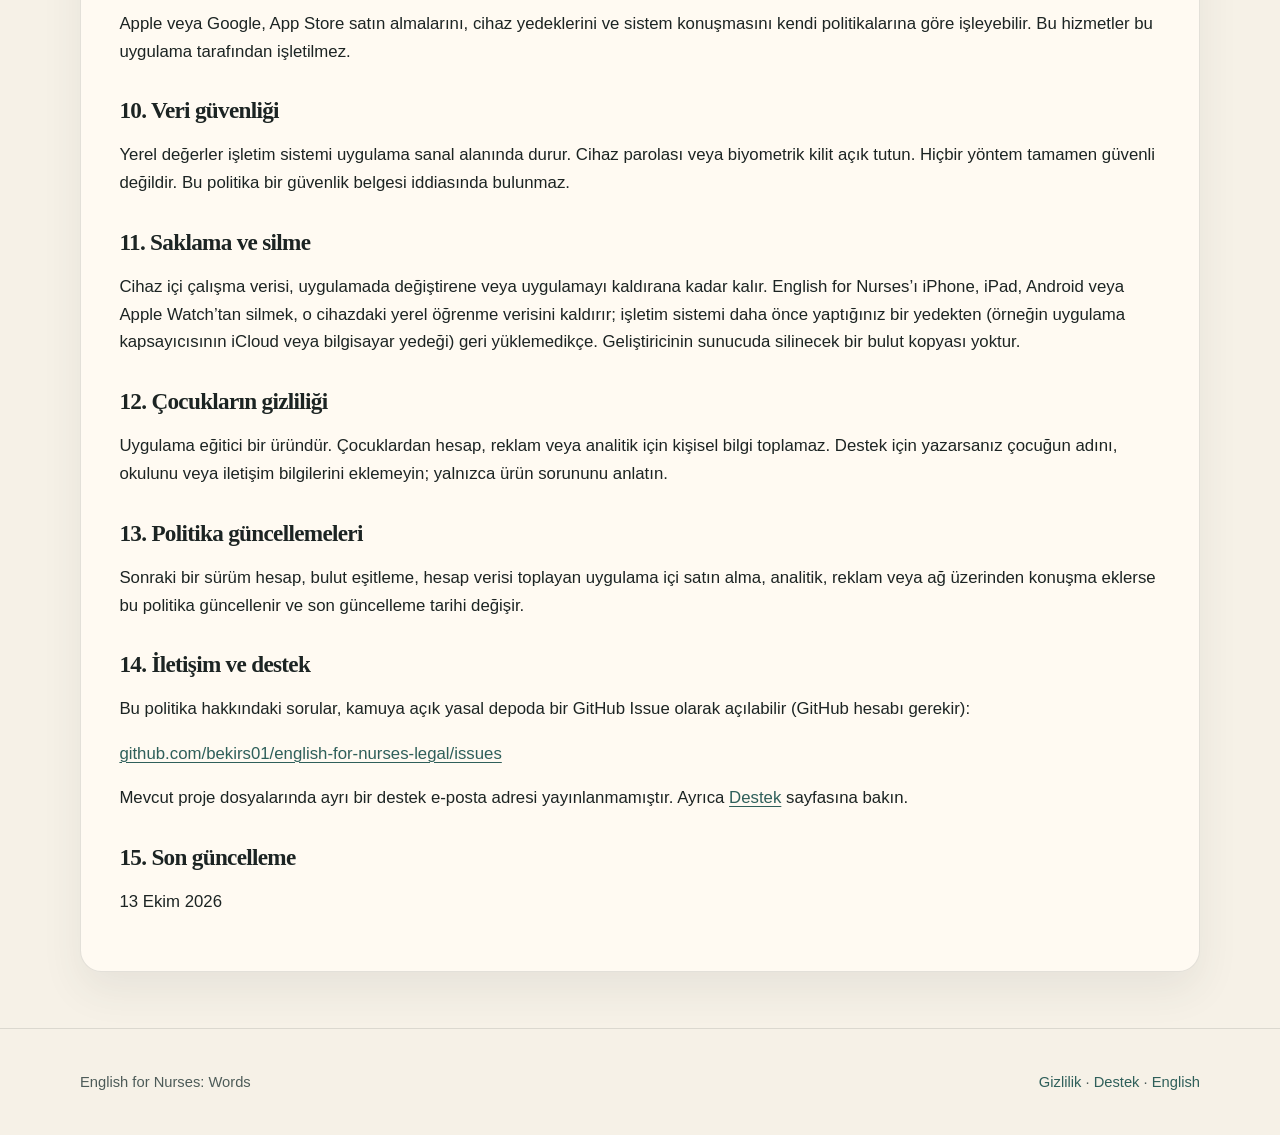
==== commit 4b072423: "Note that speech speed applies on Android as well as iPhone and iPad. Co-authored-by: Cursor <cursor" ====
--- a/privacy-tr.html
+++ b/privacy-tr.html
@@ -135,8 +135,9 @@
           <p>
             Ayarlar’da 0,5× ile 2,0× arasında (0,1 adımlarla; 1,0× ürünün
             öğrenme hızıdır) ayarlanabilir bir konuşma hızı vardır. Bu tercih
-            cihazda saklanır ve iPhone ile iPad telaffuzuna uygulanır. Arayüz
-            ses efektlerini değiştirmez ve Apple Watch tarafından kullanılmaz.
+            cihazda saklanır ve iPhone, iPad ve Android üzerindeki cihaz içi
+            telaffuza uygulanır. Arayüz ses efektlerini değiştirmez ve Apple
+            Watch tarafından kullanılmaz.
           </p>
           <p>
             Kısa arayüz sesleri (dokunma, doğru, yanlış, başarı) uygulama ile
